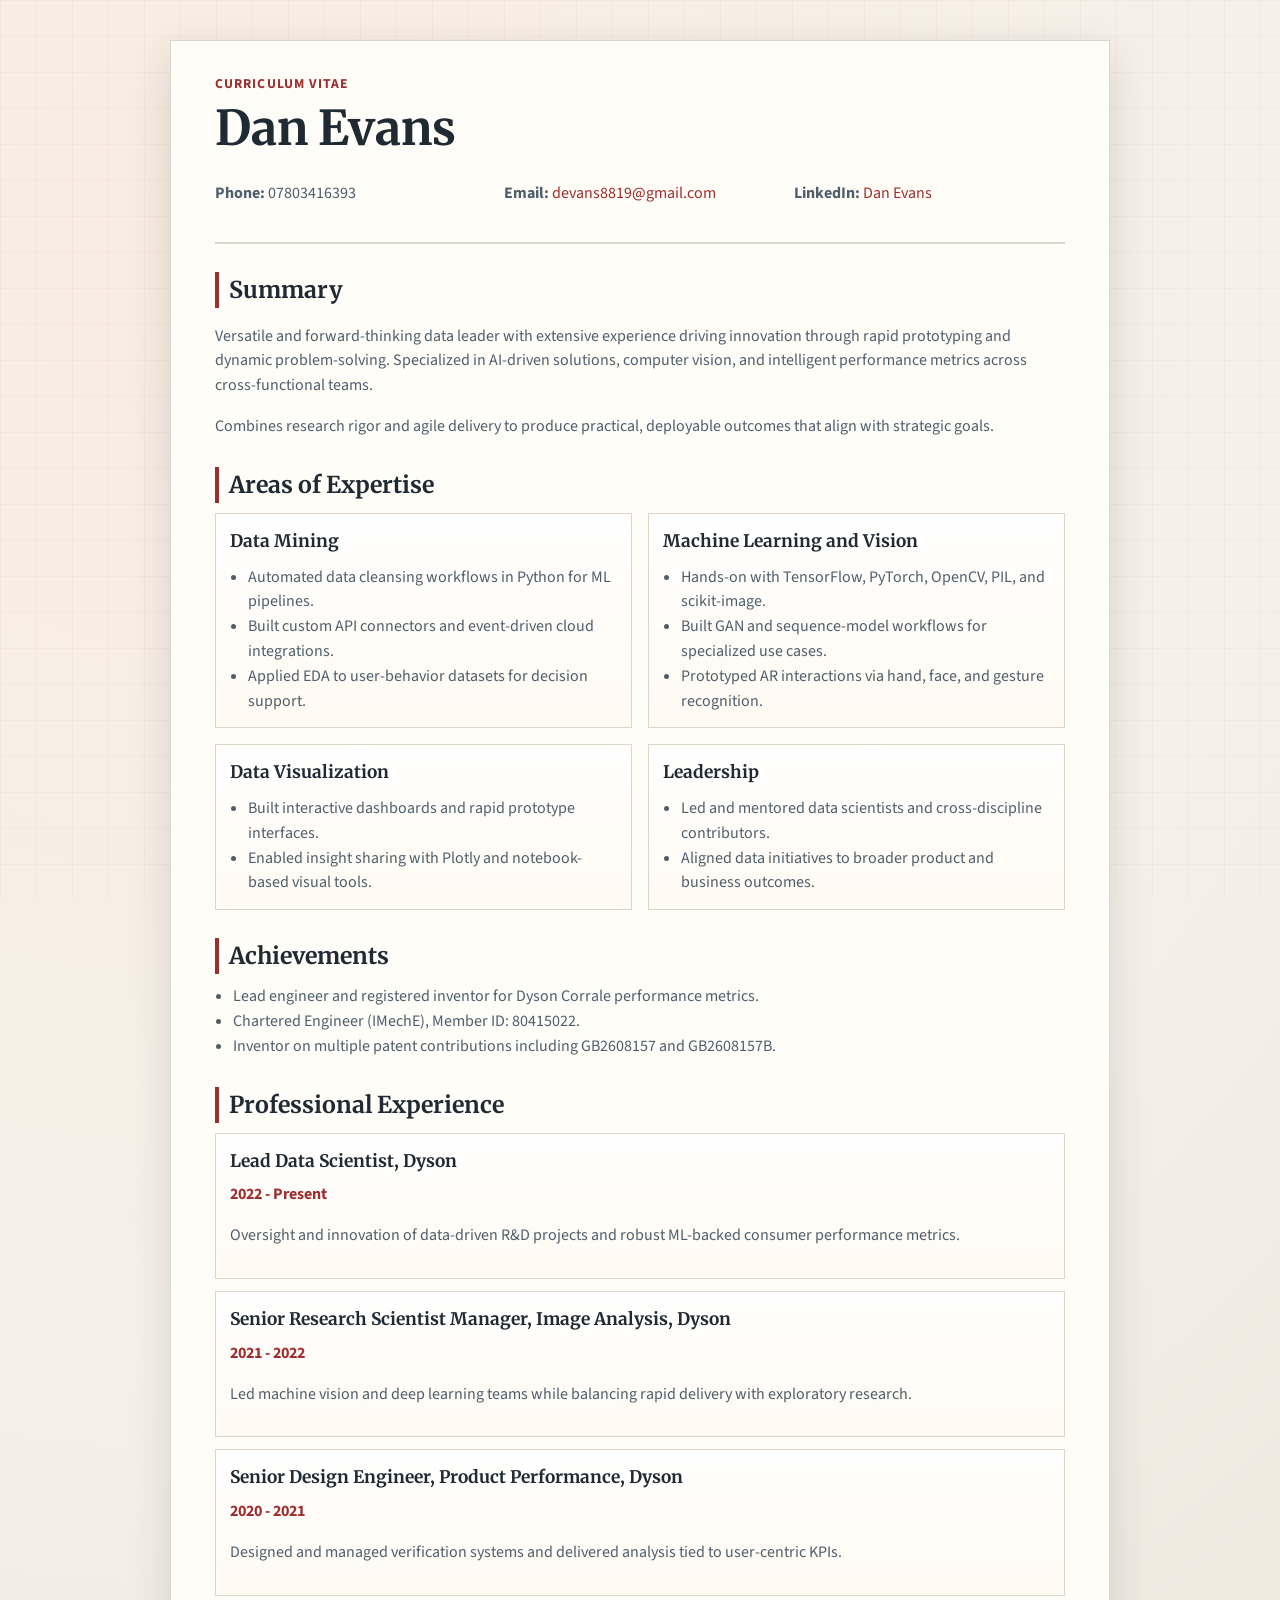
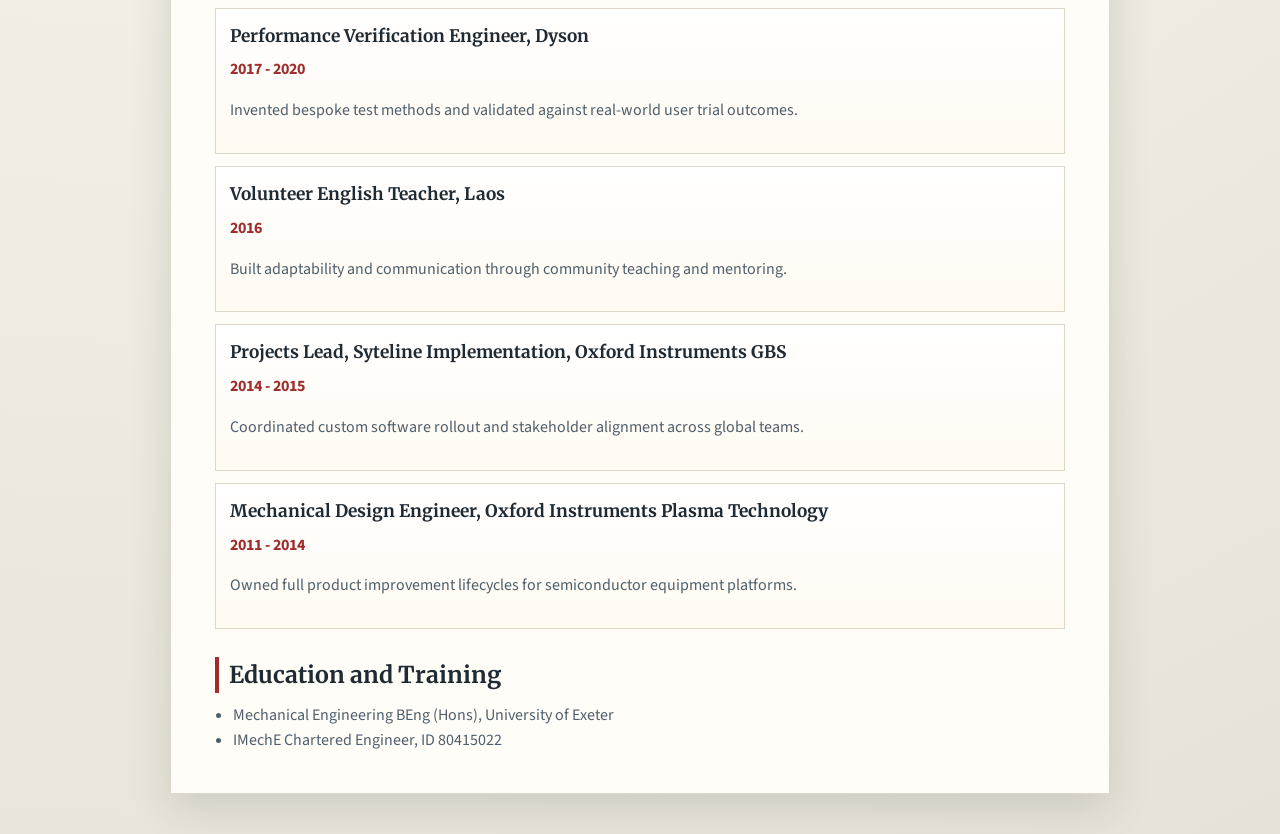
==== jobapplication/index.html @ d03c1d47 "initial" ====
<!DOCTYPE html>
<html lang="en">
<head>
  <meta charset="UTF-8">
  <meta name="viewport" content="width=device-width, initial-scale=1.0">
  <meta name="description" content="Dan Evans CV">
  <title>Dan Evans | CV</title>
  <link rel="preconnect" href="https://fonts.googleapis.com">
  <link rel="preconnect" href="https://fonts.gstatic.com" crossorigin>
  <link href="https://fonts.googleapis.com/css2?family=Merriweather:wght@300;400;700;900&family=Source+Sans+3:wght@400;600;700&display=swap" rel="stylesheet">
  <link rel="stylesheet" href="styles.css">
</head>
<body>
  <div class="page-bg"></div>
  <main class="cv-wrapper">
    <header class="hero">
      <p class="kicker">Curriculum Vitae</p>
      <h1>Dan Evans</h1>
      <div class="contact-grid">
        <p><strong>Phone:</strong> 07803416393</p>
        <p><strong>Email:</strong> <a href="mailto:devans8819@gmail.com">devans8819@gmail.com</a></p>
        <p><strong>LinkedIn:</strong> <a href="https://www.linkedin.com/in/devans12345/" target="_blank" rel="noreferrer">Dan Evans</a></p>
      </div>
    </header>

    <section>
      <h2>Summary</h2>
      <p>
        Versatile and forward-thinking data leader with extensive experience driving innovation through rapid prototyping and dynamic problem-solving.
        Specialized in AI-driven solutions, computer vision, and intelligent performance metrics across cross-functional teams.
      </p>
      <p>
        Combines research rigor and agile delivery to produce practical, deployable outcomes that align with strategic goals.
      </p>
    </section>

    <section>
      <h2>Areas of Expertise</h2>
      <div class="columns">
        <article>
          <h3>Data Mining</h3>
          <ul>
            <li>Automated data cleansing workflows in Python for ML pipelines.</li>
            <li>Built custom API connectors and event-driven cloud integrations.</li>
            <li>Applied EDA to user-behavior datasets for decision support.</li>
          </ul>
        </article>
        <article>
          <h3>Machine Learning and Vision</h3>
          <ul>
            <li>Hands-on with TensorFlow, PyTorch, OpenCV, PIL, and scikit-image.</li>
            <li>Built GAN and sequence-model workflows for specialized use cases.</li>
            <li>Prototyped AR interactions via hand, face, and gesture recognition.</li>
          </ul>
        </article>
        <article>
          <h3>Data Visualization</h3>
          <ul>
            <li>Built interactive dashboards and rapid prototype interfaces.</li>
            <li>Enabled insight sharing with Plotly and notebook-based visual tools.</li>
          </ul>
        </article>
        <article>
          <h3>Leadership</h3>
          <ul>
            <li>Led and mentored data scientists and cross-discipline contributors.</li>
            <li>Aligned data initiatives to broader product and business outcomes.</li>
          </ul>
        </article>
      </div>
    </section>

    <section>
      <h2>Achievements</h2>
      <ul>
        <li>Lead engineer and registered inventor for Dyson Corrale performance metrics.</li>
        <li>Chartered Engineer (IMechE), Member ID: 80415022.</li>
        <li>Inventor on multiple patent contributions including GB2608157 and GB2608157B.</li>
      </ul>
    </section>

    <section>
      <h2>Professional Experience</h2>
      <div class="timeline">
        <article>
          <h3>Lead Data Scientist, Dyson</h3>
          <p class="meta">2022 - Present</p>
          <p>Oversight and innovation of data-driven R&amp;D projects and robust ML-backed consumer performance metrics.</p>
        </article>
        <article>
          <h3>Senior Research Scientist Manager, Image Analysis, Dyson</h3>
          <p class="meta">2021 - 2022</p>
          <p>Led machine vision and deep learning teams while balancing rapid delivery with exploratory research.</p>
        </article>
        <article>
          <h3>Senior Design Engineer, Product Performance, Dyson</h3>
          <p class="meta">2020 - 2021</p>
          <p>Designed and managed verification systems and delivered analysis tied to user-centric KPIs.</p>
        </article>
        <article>
          <h3>Performance Verification Engineer, Dyson</h3>
          <p class="meta">2017 - 2020</p>
          <p>Invented bespoke test methods and validated against real-world user trial outcomes.</p>
        </article>
        <article>
          <h3>Volunteer English Teacher, Laos</h3>
          <p class="meta">2016</p>
          <p>Built adaptability and communication through community teaching and mentoring.</p>
        </article>
        <article>
          <h3>Projects Lead, Syteline Implementation, Oxford Instruments GBS</h3>
          <p class="meta">2014 - 2015</p>
          <p>Coordinated custom software rollout and stakeholder alignment across global teams.</p>
        </article>
        <article>
          <h3>Mechanical Design Engineer, Oxford Instruments Plasma Technology</h3>
          <p class="meta">2011 - 2014</p>
          <p>Owned full product improvement lifecycles for semiconductor equipment platforms.</p>
        </article>
      </div>
    </section>

    <section>
      <h2>Education and Training</h2>
      <ul>
        <li>Mechanical Engineering BEng (Hons), University of Exeter</li>
        <li>IMechE Chartered Engineer, ID 80415022</li>
      </ul>
    </section>
  </main>
</body>
</html>
---- jobapplication/styles.css ----
:root {
  --bg: #f5f1e8;
  --paper: #fffdf8;
  --ink: #1f2a33;
  --muted: #4e5f6b;
  --accent: #9f2d2d;
  --accent-soft: #d8b8a1;
  --line: #ded6c8;
}

* {
  box-sizing: border-box;
}

body {
  margin: 0;
  color: var(--ink);
  background: radial-gradient(circle at 15% 10%, #f9ece2 0%, var(--bg) 45%, #e7e2d7 100%);
  font-family: "Source Sans 3", sans-serif;
  line-height: 1.55;
}

.page-bg {
  position: fixed;
  inset: 0;
  background-image:
    linear-gradient(to right, rgba(159, 45, 45, 0.03) 1px, transparent 1px),
    linear-gradient(to bottom, rgba(159, 45, 45, 0.03) 1px, transparent 1px);
  background-size: 36px 36px;
  pointer-events: none;
}

.cv-wrapper {
  max-width: 940px;
  margin: 40px auto;
  padding: 32px clamp(18px, 4vw, 44px) 40px;
  background: var(--paper);
  border: 1px solid var(--line);
  box-shadow: 0 14px 40px rgba(31, 42, 51, 0.14);
  position: relative;
}

.hero {
  border-bottom: 2px solid var(--line);
  margin-bottom: 24px;
  padding-bottom: 20px;
}

.kicker {
  margin: 0;
  color: var(--accent);
  font-weight: 700;
  letter-spacing: 0.08em;
  text-transform: uppercase;
  font-size: 0.85rem;
}

h1,
h2,
h3 {
  font-family: "Merriweather", serif;
}

h1 {
  margin: 8px 0 10px;
  font-size: clamp(2rem, 5vw, 3rem);
  line-height: 1.1;
}

h2 {
  margin: 28px 0 10px;
  font-size: 1.45rem;
  border-left: 4px solid var(--accent);
  padding-left: 10px;
}

h3 {
  margin: 0 0 8px;
  font-size: 1.08rem;
}

p,
li {
  color: var(--muted);
}

a {
  color: var(--accent);
  text-decoration: none;
}

a:hover {
  text-decoration: underline;
}

.contact-grid {
  display: grid;
  grid-template-columns: repeat(auto-fit, minmax(220px, 1fr));
  gap: 8px 18px;
}

.columns {
  display: grid;
  grid-template-columns: repeat(2, minmax(0, 1fr));
  gap: 16px;
}

.columns article,
.timeline article {
  border: 1px solid var(--line);
  background: linear-gradient(180deg, #fff, #fffaf2);
  padding: 14px;
}

.timeline {
  display: grid;
  gap: 12px;
}

.meta {
  color: var(--accent);
  font-weight: 700;
  margin: 0 0 8px;
}

ul {
  margin: 10px 0 0 18px;
  padding: 0;
}

@media (max-width: 740px) {
  .cv-wrapper {
    margin: 0;
    min-height: 100vh;
    border: none;
    box-shadow: none;
  }

  .columns {
    grid-template-columns: 1fr;
  }
}
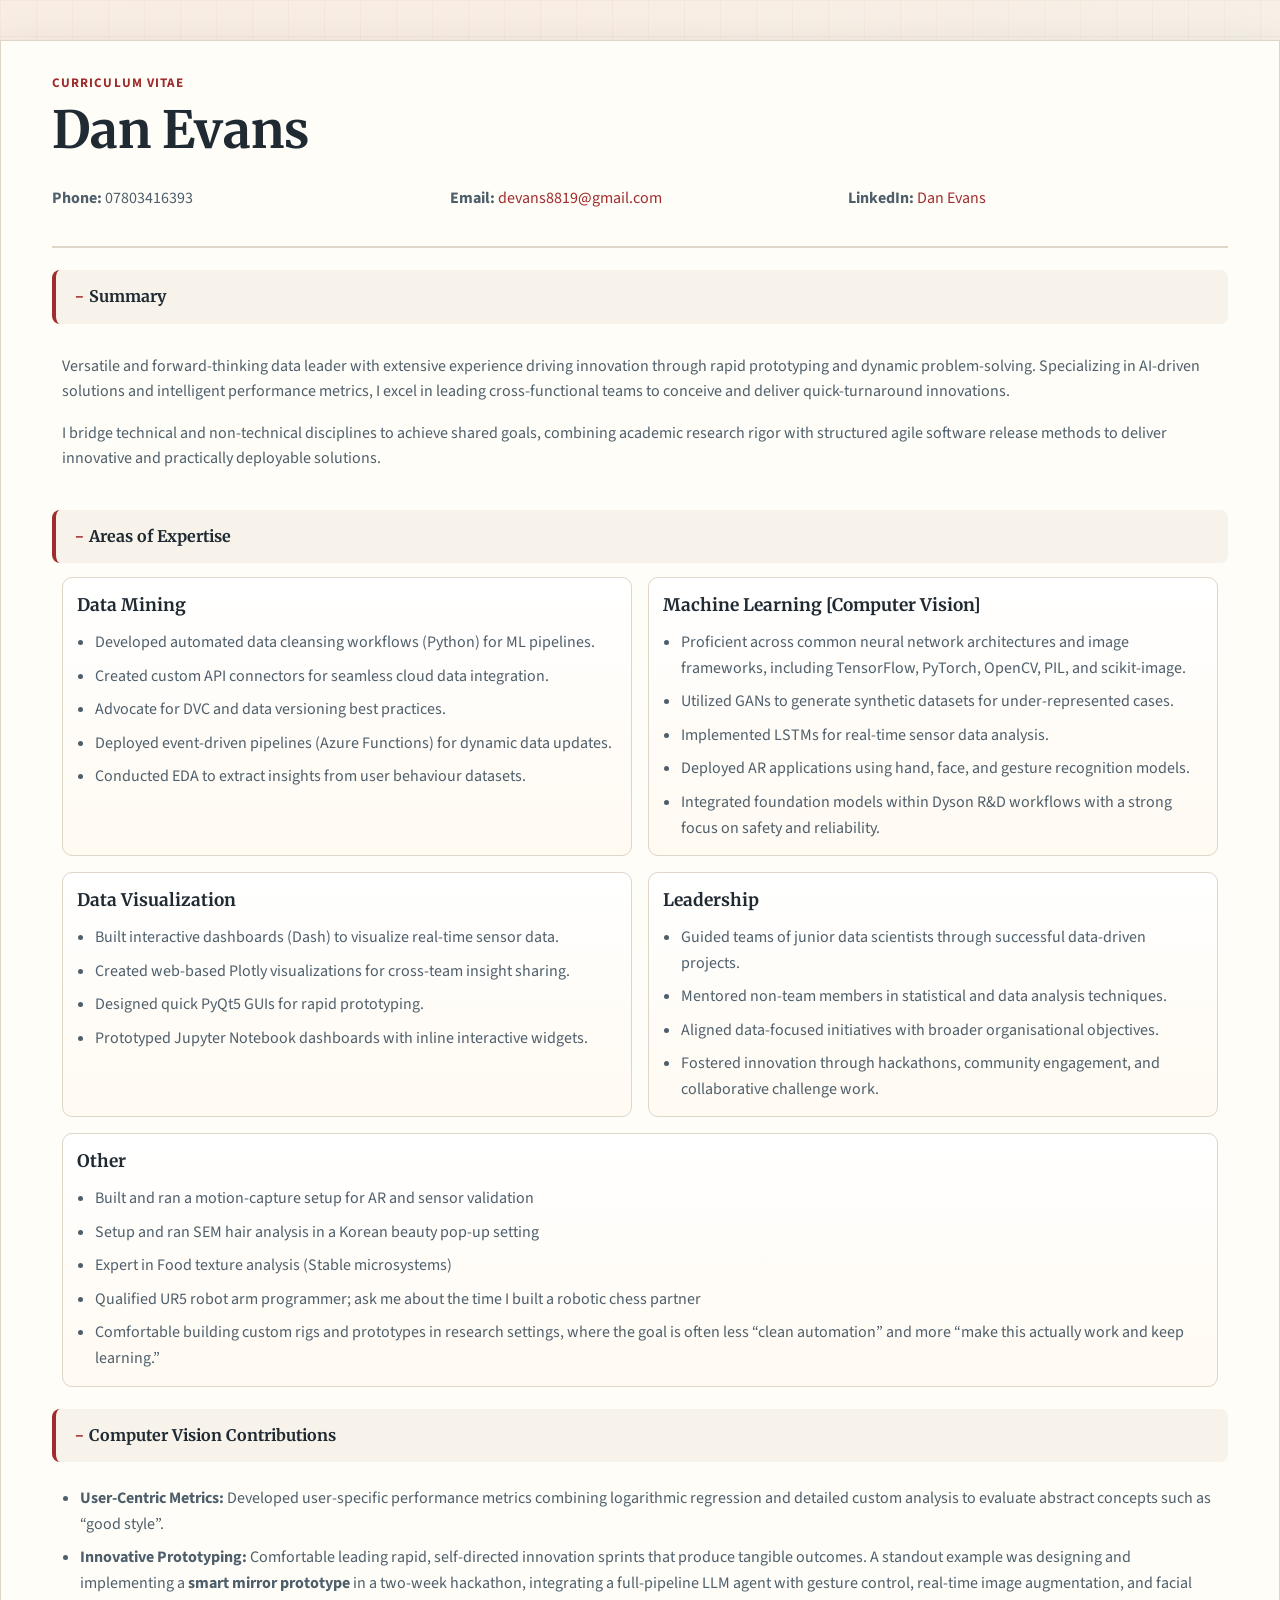
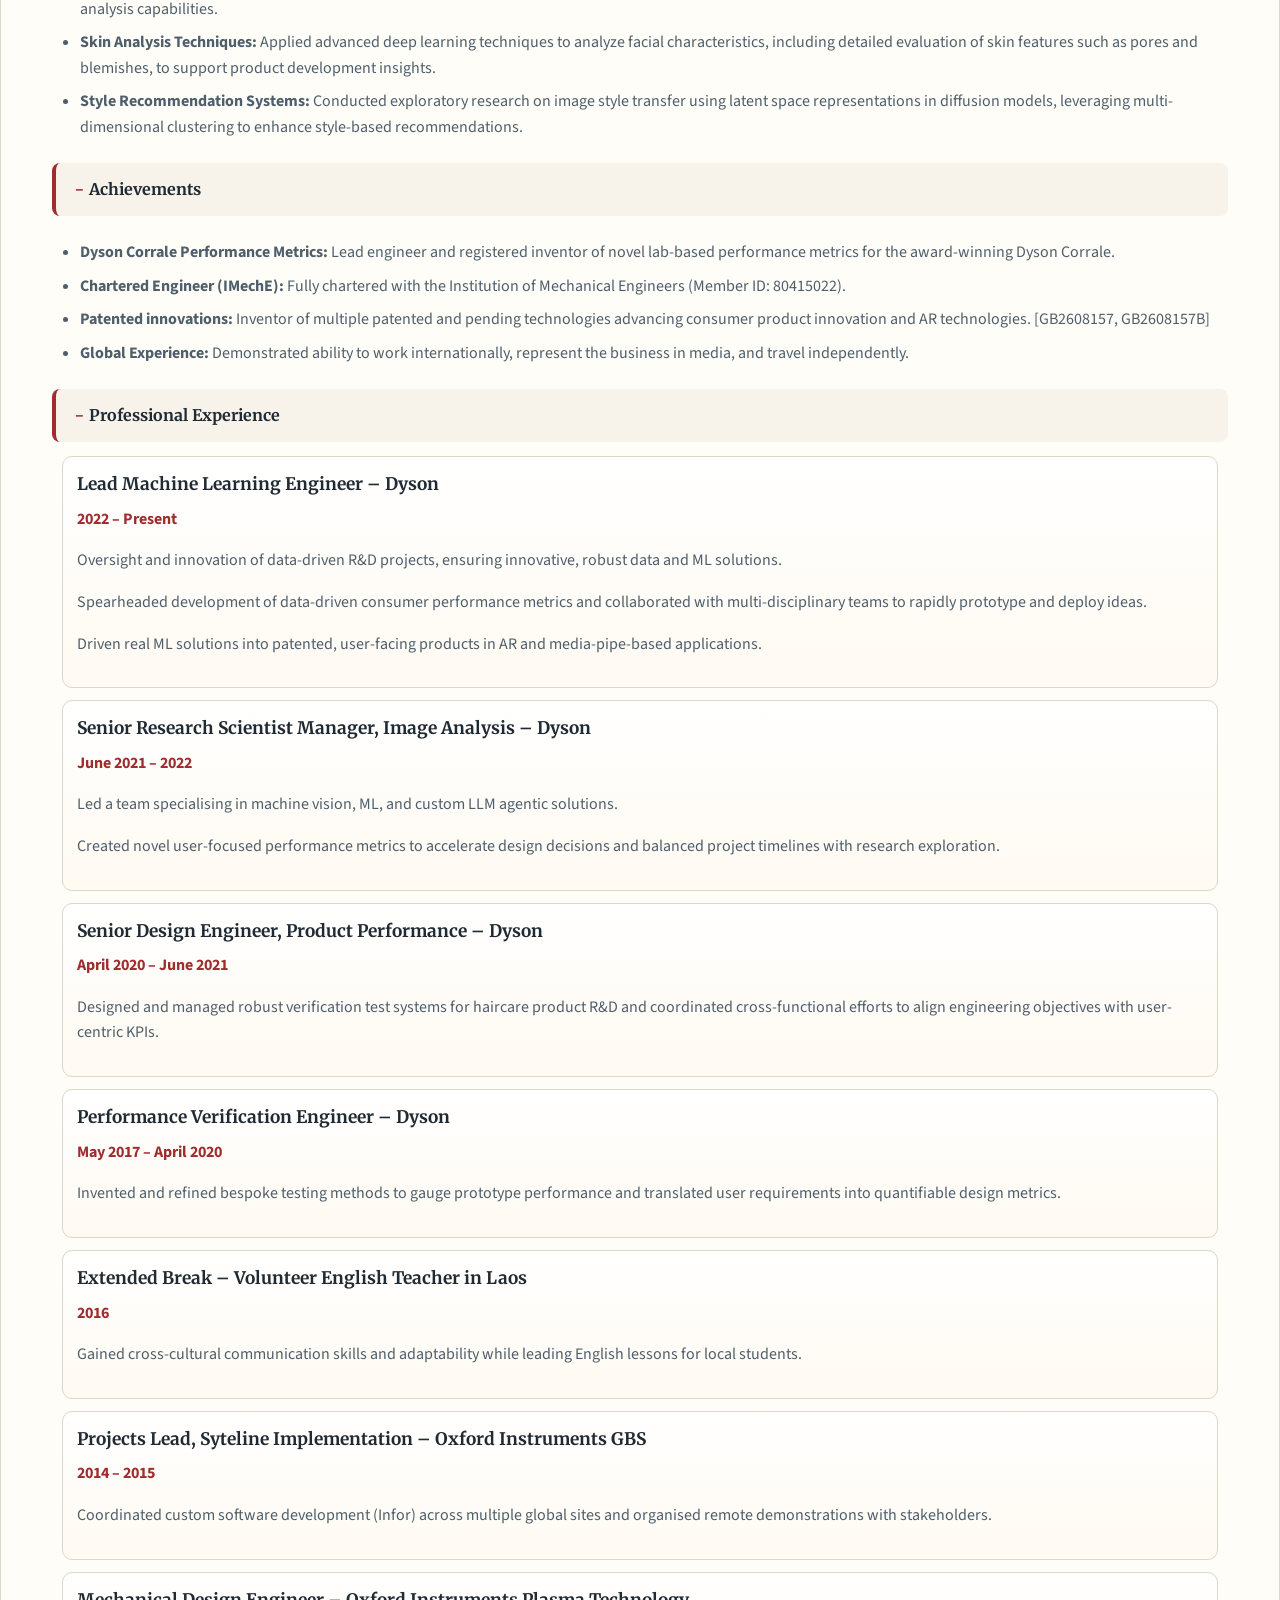
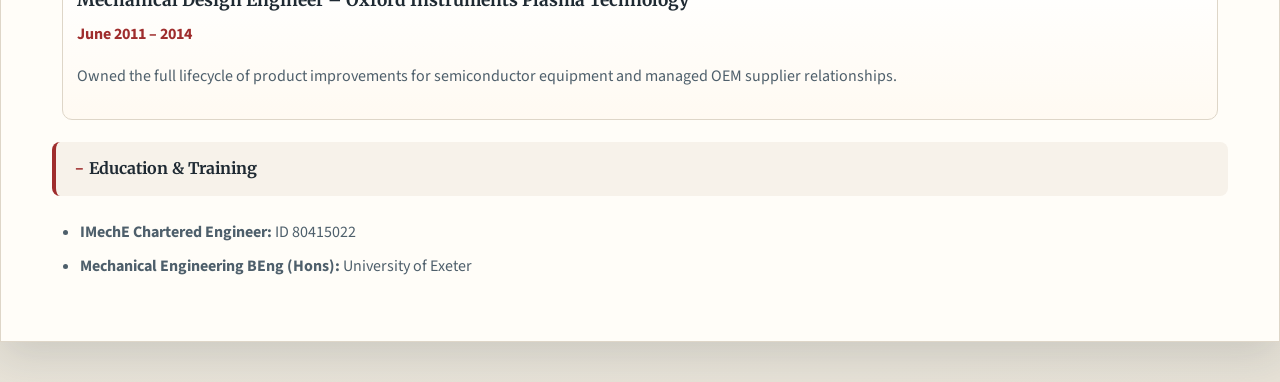
==== commit 0778a046: "reformatted and rearranged" ====
--- a/jobapplication/index.html
+++ b/jobapplication/index.html
@@ -23,110 +23,157 @@
       </div>
     </header>
 
-    <section>
-      <h2>Summary</h2>
-      <p>
-        Versatile and forward-thinking data leader with extensive experience driving innovation through rapid prototyping and dynamic problem-solving.
-        Specialized in AI-driven solutions, computer vision, and intelligent performance metrics across cross-functional teams.
-      </p>
-      <p>
-        Combines research rigor and agile delivery to produce practical, deployable outcomes that align with strategic goals.
-      </p>
-    </section>
+    <details open class="cv-section">
+      <summary>Summary</summary>
+      <div class="section-body">
+        <p>Versatile and forward-thinking data leader with extensive experience driving innovation through rapid prototyping and dynamic problem-solving. Specializing in AI-driven solutions and intelligent performance metrics, I excel in leading cross-functional teams to conceive and deliver quick-turnaround innovations.</p>
+        <p>I bridge technical and non-technical disciplines to achieve shared goals, combining academic research rigor with structured agile software release methods to deliver innovative and practically deployable solutions.</p>
+      </div>
+    </details>
 
-    <section>
-      <h2>Areas of Expertise</h2>
-      <div class="columns">
+    <details open class="cv-section">
+      <summary>Areas of Expertise</summary>
+      <div class="section-body">
+        <div class="columns">
+          <article>
+            <h3>Data Mining</h3>
+            <ul>
+              <li>Developed automated data cleansing workflows (Python) for ML pipelines.</li>
+              <li>Created custom API connectors for seamless cloud data integration.</li>
+              <li>Advocate for DVC and data versioning best practices.</li>
+              <li>Deployed event-driven pipelines (Azure Functions) for dynamic data updates.</li>
+              <li>Conducted EDA to extract insights from user behaviour datasets.</li>
+            </ul>
+          </article>
+
+          <article>
+            <h3>Machine Learning [Computer Vision]</h3>
+            <ul>
+              <li>Proficient across common neural network architectures and image frameworks, including TensorFlow, PyTorch, OpenCV, PIL, and scikit-image.</li>
+              <li>Utilized GANs to generate synthetic datasets for under-represented cases.</li>
+              <li>Implemented LSTMs for real-time sensor data analysis.</li>
+              <li>Deployed AR applications using hand, face, and gesture recognition models.</li>
+              <li>Integrated foundation models within Dyson R&amp;D workflows with a strong focus on safety and reliability.</li>
+            </ul>
+          </article>
+
+          <article>
+            <h3>Data Visualization</h3>
+            <ul>
+              <li>Built interactive dashboards (Dash) to visualize real-time sensor data.</li>
+              <li>Created web-based Plotly visualizations for cross-team insight sharing.</li>
+              <li>Designed quick PyQt5 GUIs for rapid prototyping.</li>
+              <li>Prototyped Jupyter Notebook dashboards with inline interactive widgets.</li>
+            </ul>
+          </article>
+
+          <article>
+            <h3>Leadership</h3>
+            <ul>
+              <li>Guided teams of junior data scientists through successful data-driven projects.</li>
+              <li>Mentored non-team members in statistical and data analysis techniques.</li>
+              <li>Aligned data-focused initiatives with broader organisational objectives.</li>
+              <li>Fostered innovation through hackathons, community engagement, and collaborative challenge work.</li>
+            </ul>
+          </article>
+
+          <article class="full-width-other">
+            <h3>Other</h3>
+            <ul>
+              <li>Built and ran a motion-capture setup for AR and sensor validation</li>
+              <li>Setup and ran SEM hair analysis in a Korean beauty pop-up setting</li>
+              <li>Expert in Food texture analysis (Stable microsystems)</li>
+              <li>Qualified UR5 robot arm programmer; ask me about the time I built a robotic chess partner</li>
+              <li>Comfortable building custom rigs and prototypes in research settings, where the goal is often less “clean automation” and more “make this actually work and keep learning.”</li>
+            </ul>
+          </article>
+        </div>
+      </div>
+    </details>
+
+    <details open class="cv-section">
+      <summary>Computer Vision Contributions</summary>
+      <div class="section-body">
+        <ul>
+          <li><strong>User-Centric Metrics:</strong> Developed user-specific performance metrics combining logarithmic regression and detailed custom analysis to evaluate abstract concepts such as “good style”.</li>
+          <li><strong>Innovative Prototyping:</strong> Comfortable leading rapid, self-directed innovation sprints that produce tangible outcomes. A standout example was designing and implementing a <strong>smart mirror prototype</strong> in a two-week hackathon, integrating a full-pipeline LLM agent with gesture control, real-time image augmentation, and facial analysis capabilities.</li>
+          <li><strong>Skin Analysis Techniques:</strong> Applied advanced deep learning techniques to analyze facial characteristics, including detailed evaluation of skin features such as pores and blemishes, to support product development insights.</li>
+          <li><strong>Style Recommendation Systems:</strong> Conducted exploratory research on image style transfer using latent space representations in diffusion models, leveraging multi-dimensional clustering to enhance style-based recommendations.</li>
+        </ul>
+      </div>
+    </details>
+
+    <details open class="cv-section">
+      <summary>Achievements</summary>
+      <div class="section-body">
+        <ul>
+          <li><strong>Dyson Corrale Performance Metrics:</strong> Lead engineer and registered inventor of novel lab-based performance metrics for the award-winning Dyson Corrale.</li>
+          <li><strong>Chartered Engineer (IMechE):</strong> Fully chartered with the Institution of Mechanical Engineers (Member ID: 80415022).</li>
+          <li><strong>Patented innovations:</strong> Inventor of multiple patented and pending technologies advancing consumer product innovation and AR technologies. [GB2608157, GB2608157B]</li>
+          <li><strong>Global Experience:</strong> Demonstrated ability to work internationally, represent the business in media, and travel independently.</li>
+        </ul>
+      </div>
+    </details>
+
+    <details open class="cv-section">
+      <summary>Professional Experience</summary>
+      <div class="section-body timeline">
         <article>
-          <h3>Data Mining</h3>
-          <ul>
-            <li>Automated data cleansing workflows in Python for ML pipelines.</li>
-            <li>Built custom API connectors and event-driven cloud integrations.</li>
-            <li>Applied EDA to user-behavior datasets for decision support.</li>
-          </ul>
+          <h3>Lead Machine Learning Engineer – Dyson</h3>
+          <p class="meta">2022 – Present</p>
+          <p>Oversight and innovation of data-driven R&amp;D projects, ensuring innovative, robust data and ML solutions.</p>
+          <p>Spearheaded development of data-driven consumer performance metrics and collaborated with multi-disciplinary teams to rapidly prototype and deploy ideas.</p>
+          <p>Driven real ML solutions into patented, user-facing products in AR and media-pipe-based applications.</p>
         </article>
+
         <article>
-          <h3>Machine Learning and Vision</h3>
-          <ul>
-            <li>Hands-on with TensorFlow, PyTorch, OpenCV, PIL, and scikit-image.</li>
-            <li>Built GAN and sequence-model workflows for specialized use cases.</li>
-            <li>Prototyped AR interactions via hand, face, and gesture recognition.</li>
-          </ul>
+          <h3>Senior Research Scientist Manager, Image Analysis – Dyson</h3>
+          <p class="meta">June 2021 – 2022</p>
+          <p>Led a team specialising in machine vision, ML, and custom LLM agentic solutions.</p>
+          <p>Created novel user-focused performance metrics to accelerate design decisions and balanced project timelines with research exploration.</p>
         </article>
+
         <article>
-          <h3>Data Visualization</h3>
-          <ul>
-            <li>Built interactive dashboards and rapid prototype interfaces.</li>
-            <li>Enabled insight sharing with Plotly and notebook-based visual tools.</li>
-          </ul>
+          <h3>Senior Design Engineer, Product Performance – Dyson</h3>
+          <p class="meta">April 2020 – June 2021</p>
+          <p>Designed and managed robust verification test systems for haircare product R&amp;D and coordinated cross-functional efforts to align engineering objectives with user-centric KPIs.</p>
         </article>
+
         <article>
-          <h3>Leadership</h3>
-          <ul>
-            <li>Led and mentored data scientists and cross-discipline contributors.</li>
-            <li>Aligned data initiatives to broader product and business outcomes.</li>
-          </ul>
+          <h3>Performance Verification Engineer – Dyson</h3>
+          <p class="meta">May 2017 – April 2020</p>
+          <p>Invented and refined bespoke testing methods to gauge prototype performance and translated user requirements into quantifiable design metrics.</p>
+        </article>
+
+        <article>
+          <h3>Extended Break – Volunteer English Teacher in Laos</h3>
+          <p class="meta">2016</p>
+          <p>Gained cross-cultural communication skills and adaptability while leading English lessons for local students.</p>
+        </article>
+
+        <article>
+          <h3>Projects Lead, Syteline Implementation – Oxford Instruments GBS</h3>
+          <p class="meta">2014 – 2015</p>
+          <p>Coordinated custom software development (Infor) across multiple global sites and organised remote demonstrations with stakeholders.</p>
+        </article>
+
+        <article>
+          <h3>Mechanical Design Engineer – Oxford Instruments Plasma Technology</h3>
+          <p class="meta">June 2011 – 2014</p>
+          <p>Owned the full lifecycle of product improvements for semiconductor equipment and managed OEM supplier relationships.</p>
         </article>
       </div>
-    </section>
+    </details>
 
-    <section>
-      <h2>Achievements</h2>
-      <ul>
-        <li>Lead engineer and registered inventor for Dyson Corrale performance metrics.</li>
-        <li>Chartered Engineer (IMechE), Member ID: 80415022.</li>
-        <li>Inventor on multiple patent contributions including GB2608157 and GB2608157B.</li>
-      </ul>
-    </section>
-
-    <section>
-      <h2>Professional Experience</h2>
-      <div class="timeline">
-        <article>
-          <h3>Lead Data Scientist, Dyson</h3>
-          <p class="meta">2022 - Present</p>
-          <p>Oversight and innovation of data-driven R&amp;D projects and robust ML-backed consumer performance metrics.</p>
-        </article>
-        <article>
-          <h3>Senior Research Scientist Manager, Image Analysis, Dyson</h3>
-          <p class="meta">2021 - 2022</p>
-          <p>Led machine vision and deep learning teams while balancing rapid delivery with exploratory research.</p>
-        </article>
-        <article>
-          <h3>Senior Design Engineer, Product Performance, Dyson</h3>
-          <p class="meta">2020 - 2021</p>
-          <p>Designed and managed verification systems and delivered analysis tied to user-centric KPIs.</p>
-        </article>
-        <article>
-          <h3>Performance Verification Engineer, Dyson</h3>
-          <p class="meta">2017 - 2020</p>
-          <p>Invented bespoke test methods and validated against real-world user trial outcomes.</p>
-        </article>
-        <article>
-          <h3>Volunteer English Teacher, Laos</h3>
-          <p class="meta">2016</p>
-          <p>Built adaptability and communication through community teaching and mentoring.</p>
-        </article>
-        <article>
-          <h3>Projects Lead, Syteline Implementation, Oxford Instruments GBS</h3>
-          <p class="meta">2014 - 2015</p>
-          <p>Coordinated custom software rollout and stakeholder alignment across global teams.</p>
-        </article>
-        <article>
-          <h3>Mechanical Design Engineer, Oxford Instruments Plasma Technology</h3>
-          <p class="meta">2011 - 2014</p>
-          <p>Owned full product improvement lifecycles for semiconductor equipment platforms.</p>
-        </article>
+    <details open class="cv-section">
+      <summary>Education &amp; Training</summary>
+      <div class="section-body">
+        <ul>
+          <li><strong>IMechE Chartered Engineer:</strong> ID 80415022</li>
+          <li><strong>Mechanical Engineering BEng (Hons):</strong> University of Exeter</li>
+        </ul>
       </div>
-    </section>
-
-    <section>
-      <h2>Education and Training</h2>
-      <ul>
-        <li>Mechanical Engineering BEng (Hons), University of Exeter</li>
-        <li>IMechE Chartered Engineer, ID 80415022</li>
-      </ul>
-    </section>
+    </details>
   </main>
 </body>
 </html>
--- a/jobapplication/styles.css
+++ b/jobapplication/styles.css
@@ -4,8 +4,8 @@
   --ink: #1f2a33;
   --muted: #4e5f6b;
   --accent: #9f2d2d;
-  --accent-soft: #d8b8a1;
   --line: #ded6c8;
+  --soft: #f7f2ea;
 }
 
 * {
@@ -17,7 +17,7 @@
   color: var(--ink);
   background: radial-gradient(circle at 15% 10%, #f9ece2 0%, var(--bg) 45%, #e7e2d7 100%);
   font-family: "Source Sans 3", sans-serif;
-  line-height: 1.55;
+  line-height: 1.6;
 }
 
 .page-bg {
@@ -31,9 +31,9 @@
 }
 
 .cv-wrapper {
-  max-width: 940px;
+  width: min(100%, 1400px);
   margin: 40px auto;
-  padding: 32px clamp(18px, 4vw, 44px) 40px;
+  padding: 32px clamp(18px, 4vw, 52px) 40px;
   background: var(--paper);
   border: 1px solid var(--line);
   box-shadow: 0 14px 40px rgba(31, 42, 51, 0.14);
@@ -42,8 +42,8 @@
 
 .hero {
   border-bottom: 2px solid var(--line);
-  margin-bottom: 24px;
-  padding-bottom: 20px;
+  margin-bottom: 22px;
+  padding-bottom: 18px;
 }
 
 .kicker {
@@ -52,31 +52,26 @@
   font-weight: 700;
   letter-spacing: 0.08em;
   text-transform: uppercase;
-  font-size: 0.85rem;
+  font-size: 0.82rem;
 }
 
 h1,
 h2,
-h3 {
+h3,
+summary {
   font-family: "Merriweather", serif;
 }
 
 h1 {
-  margin: 8px 0 10px;
-  font-size: clamp(2rem, 5vw, 3rem);
+  margin: 8px 0 12px;
+  font-size: clamp(2.1rem, 5vw, 3.2rem);
   line-height: 1.1;
-}
-
-h2 {
-  margin: 28px 0 10px;
-  font-size: 1.45rem;
-  border-left: 4px solid var(--accent);
-  padding-left: 10px;
 }
 
 h3 {
   margin: 0 0 8px;
   font-size: 1.08rem;
+  color: var(--ink);
 }
 
 p,
@@ -84,13 +79,38 @@
   color: var(--muted);
 }
 
-a {
-  color: var(--accent);
-  text-decoration: none;
+summary {
+  cursor: pointer;
+  list-style: none;
+  font-weight: 700;
+  color: var(--ink);
+  padding: 14px 18px;
+  border-left: 4px solid var(--accent);
+  background: var(--soft);
+  border-radius: 8px;
+  transition: background 0.2s ease;
 }
 
-a:hover {
-  text-decoration: underline;
+summary::-webkit-details-marker {
+  display: none;
+}
+
+summary::before {
+  content: "+ ";
+  color: var(--accent);
+  font-weight: 700;
+}
+
+details[open] > summary::before {
+  content: "− ";
+}
+
+.cv-section {
+  margin: 18px 0;
+}
+
+.section-body {
+  padding: 14px 10px 4px;
 }
 
 .contact-grid {
@@ -105,11 +125,20 @@
   gap: 16px;
 }
 
+.full-width-other {
+  grid-column: 1 / -1;
+}
+
+.cv-section .section-body > .columns {
+  grid-template-columns: repeat(2, minmax(280px, 1fr));
+}
+
 .columns article,
 .timeline article {
   border: 1px solid var(--line);
   background: linear-gradient(180deg, #fff, #fffaf2);
   padding: 14px;
+  border-radius: 10px;
 }
 
 .timeline {
@@ -128,6 +157,19 @@
   padding: 0;
 }
 
+li + li {
+  margin-top: 8px;
+}
+
+a {
+  color: var(--accent);
+  text-decoration: none;
+}
+
+a:hover {
+  text-decoration: underline;
+}
+
 @media (max-width: 740px) {
   .cv-wrapper {
     margin: 0;
